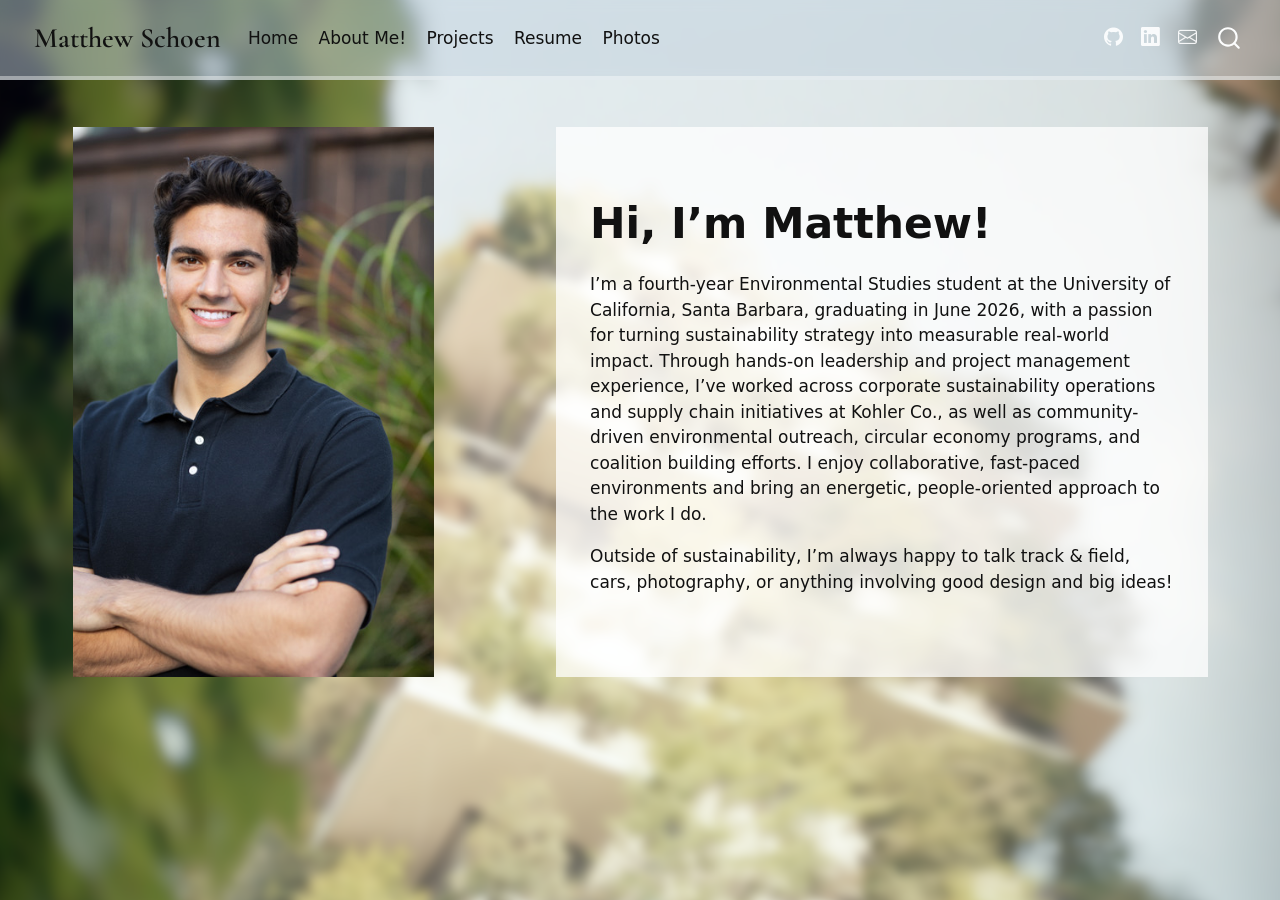
==== docs/index.html @ f335e032 "Redid landing page, updated navbar" ====
<!DOCTYPE html>
<html xmlns="http://www.w3.org/1999/xhtml" lang="en" xml:lang="en"><head>

<meta charset="utf-8">
<meta name="generator" content="quarto-1.8.25">

<meta name="viewport" content="width=device-width, initial-scale=1.0, user-scalable=yes">


<title>Matthew Schoen</title>
<style>
code{white-space: pre-wrap;}
span.smallcaps{font-variant: small-caps;}
div.columns{display: flex; gap: min(4vw, 1.5em);}
div.column{flex: auto; overflow-x: auto;}
div.hanging-indent{margin-left: 1.5em; text-indent: -1.5em;}
ul.task-list{list-style: none;}
ul.task-list li input[type="checkbox"] {
  width: 0.8em;
  margin: 0 0.8em 0.2em -1em; /* quarto-specific, see https://github.com/quarto-dev/quarto-cli/issues/4556 */ 
  vertical-align: middle;
}
</style>


<script src="site_libs/quarto-nav/quarto-nav.js"></script>
<script src="site_libs/quarto-nav/headroom.min.js"></script>
<script src="site_libs/clipboard/clipboard.min.js"></script>
<script src="site_libs/quarto-search/autocomplete.umd.js"></script>
<script src="site_libs/quarto-search/fuse.min.js"></script>
<script src="site_libs/quarto-search/quarto-search.js"></script>
<meta name="quarto:offset" content="./">
<script src="site_libs/quarto-html/quarto.js" type="module"></script>
<script src="site_libs/quarto-html/tabsets/tabsets.js" type="module"></script>
<script src="site_libs/quarto-html/axe/axe-check.js" type="module"></script>
<script src="site_libs/quarto-html/popper.min.js"></script>
<script src="site_libs/quarto-html/tippy.umd.min.js"></script>
<script src="site_libs/quarto-html/anchor.min.js"></script>
<link href="site_libs/quarto-html/tippy.css" rel="stylesheet">
<link href="site_libs/quarto-html/quarto-syntax-highlighting-7b89279ff1a6dce999919e0e67d4d9ec.css" rel="stylesheet" id="quarto-text-highlighting-styles">
<script src="site_libs/bootstrap/bootstrap.min.js"></script>
<link href="site_libs/bootstrap/bootstrap-icons.css" rel="stylesheet">
<link href="site_libs/bootstrap/bootstrap-468f9eb7f7f642fdddb96fd30d54ede5.min.css" rel="stylesheet" append-hash="true" id="quarto-bootstrap" data-mode="light">
<script id="quarto-search-options" type="application/json">{
  "location": "navbar",
  "copy-button": false,
  "collapse-after": 3,
  "panel-placement": "end",
  "type": "overlay",
  "limit": 50,
  "keyboard-shortcut": [
    "f",
    "/",
    "s"
  ],
  "show-item-context": false,
  "language": {
    "search-no-results-text": "No results",
    "search-matching-documents-text": "matching documents",
    "search-copy-link-title": "Copy link to search",
    "search-hide-matches-text": "Hide additional matches",
    "search-more-match-text": "more match in this document",
    "search-more-matches-text": "more matches in this document",
    "search-clear-button-title": "Clear",
    "search-text-placeholder": "",
    "search-detached-cancel-button-title": "Cancel",
    "search-submit-button-title": "Submit",
    "search-label": "Search"
  }
}</script>


</head>

<body class="nav-fixed default-page quarto-light">

<div id="quarto-search-results"></div>
  <header id="quarto-header" class="headroom fixed-top">
    <nav class="navbar navbar-expand-lg " data-bs-theme="dark">
      <div class="navbar-container container-fluid">
      <div class="navbar-brand-container mx-auto">
    <a href="./index.html" class="navbar-brand navbar-brand-logo">
    </a>
    <a class="navbar-brand" href="./index.html">
    <span class="navbar-title">Matthew Schoen</span>
    </a>
  </div>
            <div id="quarto-search" class="" title="Search"></div>
          <button class="navbar-toggler" type="button" data-bs-toggle="collapse" data-bs-target="#navbarCollapse" aria-controls="navbarCollapse" role="menu" aria-expanded="false" aria-label="Toggle navigation" onclick="if (window.quartoToggleHeadroom) { window.quartoToggleHeadroom(); }">
  <span class="navbar-toggler-icon"></span>
</button>
          <div class="collapse navbar-collapse" id="navbarCollapse">
            <ul class="navbar-nav navbar-nav-scroll me-auto">
  <li class="nav-item">
    <a class="nav-link active" href="./index.html" aria-current="page"> 
<span class="menu-text">Home</span></a>
  </li>  
  <li class="nav-item">
    <a class="nav-link" href="./about.html"> 
<span class="menu-text">About Me!</span></a>
  </li>  
  <li class="nav-item">
    <a class="nav-link" href="./projects.html"> 
<span class="menu-text">Projects</span></a>
  </li>  
  <li class="nav-item">
    <a class="nav-link" href="./resume.html"> 
<span class="menu-text">Resume</span></a>
  </li>  
  <li class="nav-item">
    <a class="nav-link" href="./photos.html"> 
<span class="menu-text">Photos</span></a>
  </li>  
</ul>
            <ul class="navbar-nav navbar-nav-scroll ms-auto">
  <li class="nav-item compact">
    <a class="nav-link" href="https://github.com"> <i class="bi bi-github" role="img">
</i> 
<span class="menu-text"></span></a>
  </li>  
  <li class="nav-item compact">
    <a class="nav-link" href="https://www.linkedin.com/in/matthew-schoen-sustainability/"> <i class="bi bi-linkedin" role="img">
</i> 
<span class="menu-text"></span></a>
  </li>  
  <li class="nav-item compact">
    <a class="nav-link" href="mailto:meschoen76@gmail.com"> <i class="bi bi-envelope" role="img">
</i> 
<span class="menu-text"></span></a>
  </li>  
</ul>
          </div> <!-- /navcollapse -->
            <div class="quarto-navbar-tools">
</div>
      </div> <!-- /container-fluid -->
    </nav>
</header>
<!-- content -->
<div id="quarto-content" class="quarto-container page-columns page-rows-contents page-layout-full page-navbar">
<!-- sidebar -->
<!-- margin-sidebar -->
    
<!-- main -->
<main class="content column-page" id="quarto-document-content"><header id="title-block-header" class="quarto-title-block"></header>




<div class="grid">
<div class="g-col-12 g-col-md-4">
<p><img src="Images/mes_headshot.JPEG" class="img-fluid" style="width:150.0%" alt="Matthew Schoen Headshot"></p>
</div>
<div class="g-col-12 g-col-md-1">

</div>
<div class="g-col-12 g-col-md-7 text-panel-index" style="display:flex; flex-direction:column; justify-content:center;">
<p><span style="font-size:250%;"><strong>Hi, I’m Matthew!</strong></span></p>
<p>I’m a fourth-year Environmental Studies student at the University of California, Santa Barbara, graduating in June 2026, with a passion for turning sustainability strategy into measurable real-world impact. Through hands-on leadership and project management experience, I’ve worked across corporate sustainability operations and supply chain initiatives at Kohler Co., as well as community-driven environmental outreach, circular economy programs, and coalition building efforts. I enjoy collaborative, fast-paced environments and bring an energetic, people-oriented approach to the work I do.</p>
<p>Outside of sustainability, I’m always happy to talk track &amp; field, cars, photography, or anything involving good design and big ideas!</p>
</div>
</div>



</main> <!-- /main -->
<script id="quarto-html-after-body" type="application/javascript">
  window.document.addEventListener("DOMContentLoaded", function (event) {
    const icon = "";
    const anchorJS = new window.AnchorJS();
    anchorJS.options = {
      placement: 'right',
      icon: icon
    };
    anchorJS.add('.anchored');
    const isCodeAnnotation = (el) => {
      for (const clz of el.classList) {
        if (clz.startsWith('code-annotation-')) {                     
          return true;
        }
      }
      return false;
    }
    const onCopySuccess = function(e) {
      // button target
      const button = e.trigger;
      // don't keep focus
      button.blur();
      // flash "checked"
      button.classList.add('code-copy-button-checked');
      var currentTitle = button.getAttribute("title");
      button.setAttribute("title", "Copied!");
      let tooltip;
      if (window.bootstrap) {
        button.setAttribute("data-bs-toggle", "tooltip");
        button.setAttribute("data-bs-placement", "left");
        button.setAttribute("data-bs-title", "Copied!");
        tooltip = new bootstrap.Tooltip(button, 
          { trigger: "manual", 
            customClass: "code-copy-button-tooltip",
            offset: [0, -8]});
        tooltip.show();    
      }
      setTimeout(function() {
        if (tooltip) {
          tooltip.hide();
          button.removeAttribute("data-bs-title");
          button.removeAttribute("data-bs-toggle");
          button.removeAttribute("data-bs-placement");
        }
        button.setAttribute("title", currentTitle);
        button.classList.remove('code-copy-button-checked');
      }, 1000);
      // clear code selection
      e.clearSelection();
    }
    const getTextToCopy = function(trigger) {
      const outerScaffold = trigger.parentElement.cloneNode(true);
      const codeEl = outerScaffold.querySelector('code');
      for (const childEl of codeEl.children) {
        if (isCodeAnnotation(childEl)) {
          childEl.remove();
        }
      }
      return codeEl.innerText;
    }
    const clipboard = new window.ClipboardJS('.code-copy-button:not([data-in-quarto-modal])', {
      text: getTextToCopy
    });
    clipboard.on('success', onCopySuccess);
    if (window.document.getElementById('quarto-embedded-source-code-modal')) {
      const clipboardModal = new window.ClipboardJS('.code-copy-button[data-in-quarto-modal]', {
        text: getTextToCopy,
        container: window.document.getElementById('quarto-embedded-source-code-modal')
      });
      clipboardModal.on('success', onCopySuccess);
    }
      var localhostRegex = new RegExp(/^(?:http|https):\/\/localhost\:?[0-9]*\//);
      var mailtoRegex = new RegExp(/^mailto:/);
        var filterRegex = new RegExp('/' + window.location.host + '/');
      var isInternal = (href) => {
          return filterRegex.test(href) || localhostRegex.test(href) || mailtoRegex.test(href);
      }
      // Inspect non-navigation links and adorn them if external
     var links = window.document.querySelectorAll('a[href]:not(.nav-link):not(.navbar-brand):not(.toc-action):not(.sidebar-link):not(.sidebar-item-toggle):not(.pagination-link):not(.no-external):not([aria-hidden]):not(.dropdown-item):not(.quarto-navigation-tool):not(.about-link)');
      for (var i=0; i<links.length; i++) {
        const link = links[i];
        if (!isInternal(link.href)) {
          // undo the damage that might have been done by quarto-nav.js in the case of
          // links that we want to consider external
          if (link.dataset.originalHref !== undefined) {
            link.href = link.dataset.originalHref;
          }
        }
      }
    function tippyHover(el, contentFn, onTriggerFn, onUntriggerFn) {
      const config = {
        allowHTML: true,
        maxWidth: 500,
        delay: 100,
        arrow: false,
        appendTo: function(el) {
            return el.parentElement;
        },
        interactive: true,
        interactiveBorder: 10,
        theme: 'quarto',
        placement: 'bottom-start',
      };
      if (contentFn) {
        config.content = contentFn;
      }
      if (onTriggerFn) {
        config.onTrigger = onTriggerFn;
      }
      if (onUntriggerFn) {
        config.onUntrigger = onUntriggerFn;
      }
      window.tippy(el, config); 
    }
    const noterefs = window.document.querySelectorAll('a[role="doc-noteref"]');
    for (var i=0; i<noterefs.length; i++) {
      const ref = noterefs[i];
      tippyHover(ref, function() {
        // use id or data attribute instead here
        let href = ref.getAttribute('data-footnote-href') || ref.getAttribute('href');
        try { href = new URL(href).hash; } catch {}
        const id = href.replace(/^#\/?/, "");
        const note = window.document.getElementById(id);
        if (note) {
          return note.innerHTML;
        } else {
          return "";
        }
      });
    }
    const xrefs = window.document.querySelectorAll('a.quarto-xref');
    const processXRef = (id, note) => {
      // Strip column container classes
      const stripColumnClz = (el) => {
        el.classList.remove("page-full", "page-columns");
        if (el.children) {
          for (const child of el.children) {
            stripColumnClz(child);
          }
        }
      }
      stripColumnClz(note)
      if (id === null || id.startsWith('sec-')) {
        // Special case sections, only their first couple elements
        const container = document.createElement("div");
        if (note.children && note.children.length > 2) {
          container.appendChild(note.children[0].cloneNode(true));
          for (let i = 1; i < note.children.length; i++) {
            const child = note.children[i];
            if (child.tagName === "P" && child.innerText === "") {
              continue;
            } else {
              container.appendChild(child.cloneNode(true));
              break;
            }
          }
          if (window.Quarto?.typesetMath) {
            window.Quarto.typesetMath(container);
          }
          return container.innerHTML
        } else {
          if (window.Quarto?.typesetMath) {
            window.Quarto.typesetMath(note);
          }
          return note.innerHTML;
        }
      } else {
        // Remove any anchor links if they are present
        const anchorLink = note.querySelector('a.anchorjs-link');
        if (anchorLink) {
          anchorLink.remove();
        }
        if (window.Quarto?.typesetMath) {
          window.Quarto.typesetMath(note);
        }
        if (note.classList.contains("callout")) {
          return note.outerHTML;
        } else {
          return note.innerHTML;
        }
      }
    }
    for (var i=0; i<xrefs.length; i++) {
      const xref = xrefs[i];
      tippyHover(xref, undefined, function(instance) {
        instance.disable();
        let url = xref.getAttribute('href');
        let hash = undefined; 
        if (url.startsWith('#')) {
          hash = url;
        } else {
          try { hash = new URL(url).hash; } catch {}
        }
        if (hash) {
          const id = hash.replace(/^#\/?/, "");
          const note = window.document.getElementById(id);
          if (note !== null) {
            try {
              const html = processXRef(id, note.cloneNode(true));
              instance.setContent(html);
            } finally {
              instance.enable();
              instance.show();
            }
          } else {
            // See if we can fetch this
            fetch(url.split('#')[0])
            .then(res => res.text())
            .then(html => {
              const parser = new DOMParser();
              const htmlDoc = parser.parseFromString(html, "text/html");
              const note = htmlDoc.getElementById(id);
              if (note !== null) {
                const html = processXRef(id, note);
                instance.setContent(html);
              } 
            }).finally(() => {
              instance.enable();
              instance.show();
            });
          }
        } else {
          // See if we can fetch a full url (with no hash to target)
          // This is a special case and we should probably do some content thinning / targeting
          fetch(url)
          .then(res => res.text())
          .then(html => {
            const parser = new DOMParser();
            const htmlDoc = parser.parseFromString(html, "text/html");
            const note = htmlDoc.querySelector('main.content');
            if (note !== null) {
              // This should only happen for chapter cross references
              // (since there is no id in the URL)
              // remove the first header
              if (note.children.length > 0 && note.children[0].tagName === "HEADER") {
                note.children[0].remove();
              }
              const html = processXRef(null, note);
              instance.setContent(html);
            } 
          }).finally(() => {
            instance.enable();
            instance.show();
          });
        }
      }, function(instance) {
      });
    }
        let selectedAnnoteEl;
        const selectorForAnnotation = ( cell, annotation) => {
          let cellAttr = 'data-code-cell="' + cell + '"';
          let lineAttr = 'data-code-annotation="' +  annotation + '"';
          const selector = 'span[' + cellAttr + '][' + lineAttr + ']';
          return selector;
        }
        const selectCodeLines = (annoteEl) => {
          const doc = window.document;
          const targetCell = annoteEl.getAttribute("data-target-cell");
          const targetAnnotation = annoteEl.getAttribute("data-target-annotation");
          const annoteSpan = window.document.querySelector(selectorForAnnotation(targetCell, targetAnnotation));
          const lines = annoteSpan.getAttribute("data-code-lines").split(",");
          const lineIds = lines.map((line) => {
            return targetCell + "-" + line;
          })
          let top = null;
          let height = null;
          let parent = null;
          if (lineIds.length > 0) {
              //compute the position of the single el (top and bottom and make a div)
              const el = window.document.getElementById(lineIds[0]);
              top = el.offsetTop;
              height = el.offsetHeight;
              parent = el.parentElement.parentElement;
            if (lineIds.length > 1) {
              const lastEl = window.document.getElementById(lineIds[lineIds.length - 1]);
              const bottom = lastEl.offsetTop + lastEl.offsetHeight;
              height = bottom - top;
            }
            if (top !== null && height !== null && parent !== null) {
              // cook up a div (if necessary) and position it 
              let div = window.document.getElementById("code-annotation-line-highlight");
              if (div === null) {
                div = window.document.createElement("div");
                div.setAttribute("id", "code-annotation-line-highlight");
                div.style.position = 'absolute';
                parent.appendChild(div);
              }
              div.style.top = top - 2 + "px";
              div.style.height = height + 4 + "px";
              div.style.left = 0;
              let gutterDiv = window.document.getElementById("code-annotation-line-highlight-gutter");
              if (gutterDiv === null) {
                gutterDiv = window.document.createElement("div");
                gutterDiv.setAttribute("id", "code-annotation-line-highlight-gutter");
                gutterDiv.style.position = 'absolute';
                const codeCell = window.document.getElementById(targetCell);
                const gutter = codeCell.querySelector('.code-annotation-gutter');
                gutter.appendChild(gutterDiv);
              }
              gutterDiv.style.top = top - 2 + "px";
              gutterDiv.style.height = height + 4 + "px";
            }
            selectedAnnoteEl = annoteEl;
          }
        };
        const unselectCodeLines = () => {
          const elementsIds = ["code-annotation-line-highlight", "code-annotation-line-highlight-gutter"];
          elementsIds.forEach((elId) => {
            const div = window.document.getElementById(elId);
            if (div) {
              div.remove();
            }
          });
          selectedAnnoteEl = undefined;
        };
          // Handle positioning of the toggle
      window.addEventListener(
        "resize",
        throttle(() => {
          elRect = undefined;
          if (selectedAnnoteEl) {
            selectCodeLines(selectedAnnoteEl);
          }
        }, 10)
      );
      function throttle(fn, ms) {
      let throttle = false;
      let timer;
        return (...args) => {
          if(!throttle) { // first call gets through
              fn.apply(this, args);
              throttle = true;
          } else { // all the others get throttled
              if(timer) clearTimeout(timer); // cancel #2
              timer = setTimeout(() => {
                fn.apply(this, args);
                timer = throttle = false;
              }, ms);
          }
        };
      }
        // Attach click handler to the DT
        const annoteDls = window.document.querySelectorAll('dt[data-target-cell]');
        for (const annoteDlNode of annoteDls) {
          annoteDlNode.addEventListener('click', (event) => {
            const clickedEl = event.target;
            if (clickedEl !== selectedAnnoteEl) {
              unselectCodeLines();
              const activeEl = window.document.querySelector('dt[data-target-cell].code-annotation-active');
              if (activeEl) {
                activeEl.classList.remove('code-annotation-active');
              }
              selectCodeLines(clickedEl);
              clickedEl.classList.add('code-annotation-active');
            } else {
              // Unselect the line
              unselectCodeLines();
              clickedEl.classList.remove('code-annotation-active');
            }
          });
        }
    const findCites = (el) => {
      const parentEl = el.parentElement;
      if (parentEl) {
        const cites = parentEl.dataset.cites;
        if (cites) {
          return {
            el,
            cites: cites.split(' ')
          };
        } else {
          return findCites(el.parentElement)
        }
      } else {
        return undefined;
      }
    };
    var bibliorefs = window.document.querySelectorAll('a[role="doc-biblioref"]');
    for (var i=0; i<bibliorefs.length; i++) {
      const ref = bibliorefs[i];
      const citeInfo = findCites(ref);
      if (citeInfo) {
        tippyHover(citeInfo.el, function() {
          var popup = window.document.createElement('div');
          citeInfo.cites.forEach(function(cite) {
            var citeDiv = window.document.createElement('div');
            citeDiv.classList.add('hanging-indent');
            citeDiv.classList.add('csl-entry');
            var biblioDiv = window.document.getElementById('ref-' + cite);
            if (biblioDiv) {
              citeDiv.innerHTML = biblioDiv.innerHTML;
            }
            popup.appendChild(citeDiv);
          });
          return popup.innerHTML;
        });
      }
    }
  });
  </script>
</div> <!-- /content -->




</body></html>
---- docs/site_libs/quarto-html/tippy.css ----
.tippy-box[data-animation=fade][data-state=hidden]{opacity:0}[data-tippy-root]{max-width:calc(100vw - 10px)}.tippy-box{position:relative;background-color:#333;color:#fff;border-radius:4px;font-size:14px;line-height:1.4;white-space:normal;outline:0;transition-property:transform,visibility,opacity}.tippy-box[data-placement^=top]>.tippy-arrow{bottom:0}.tippy-box[data-placement^=top]>.tippy-arrow:before{bottom:-7px;left:0;border-width:8px 8px 0;border-top-color:initial;transform-origin:center top}.tippy-box[data-placement^=bottom]>.tippy-arrow{top:0}.tippy-box[data-placement^=bottom]>.tippy-arrow:before{top:-7px;left:0;border-width:0 8px 8px;border-bottom-color:initial;transform-origin:center bottom}.tippy-box[data-placement^=left]>.tippy-arrow{right:0}.tippy-box[data-placement^=left]>.tippy-arrow:before{border-width:8px 0 8px 8px;border-left-color:initial;right:-7px;transform-origin:center left}.tippy-box[data-placement^=right]>.tippy-arrow{left:0}.tippy-box[data-placement^=right]>.tippy-arrow:before{left:-7px;border-width:8px 8px 8px 0;border-right-color:initial;transform-origin:center right}.tippy-box[data-inertia][data-state=visible]{transition-timing-function:cubic-bezier(.54,1.5,.38,1.11)}.tippy-arrow{width:16px;height:16px;color:#333}.tippy-arrow:before{content:"";position:absolute;border-color:transparent;border-style:solid}.tippy-content{position:relative;padding:5px 9px;z-index:1}
---- docs/site_libs/quarto-html/quarto-syntax-highlighting-7b89279ff1a6dce999919e0e67d4d9ec.css ----
/* quarto syntax highlight colors */
:root {
  --quarto-hl-ot-color: #003B4F;
  --quarto-hl-at-color: #657422;
  --quarto-hl-ss-color: #20794D;
  --quarto-hl-an-color: #5E5E5E;
  --quarto-hl-fu-color: #4758AB;
  --quarto-hl-st-color: #20794D;
  --quarto-hl-cf-color: #003B4F;
  --quarto-hl-op-color: #5E5E5E;
  --quarto-hl-er-color: #AD0000;
  --quarto-hl-bn-color: #AD0000;
  --quarto-hl-al-color: #AD0000;
  --quarto-hl-va-color: #111111;
  --quarto-hl-bu-color: inherit;
  --quarto-hl-ex-color: inherit;
  --quarto-hl-pp-color: #AD0000;
  --quarto-hl-in-color: #5E5E5E;
  --quarto-hl-vs-color: #20794D;
  --quarto-hl-wa-color: #5E5E5E;
  --quarto-hl-do-color: #5E5E5E;
  --quarto-hl-im-color: #00769E;
  --quarto-hl-ch-color: #20794D;
  --quarto-hl-dt-color: #AD0000;
  --quarto-hl-fl-color: #AD0000;
  --quarto-hl-co-color: #5E5E5E;
  --quarto-hl-cv-color: #5E5E5E;
  --quarto-hl-cn-color: #8f5902;
  --quarto-hl-sc-color: #5E5E5E;
  --quarto-hl-dv-color: #AD0000;
  --quarto-hl-kw-color: #003B4F;
}

/* other quarto variables */
:root {
  --quarto-font-monospace: SFMono-Regular, Menlo, Monaco, Consolas, "Liberation Mono", "Courier New", monospace;
}

/* syntax highlight based on Pandoc's rules */
pre > code.sourceCode > span {
  color: #003B4F;
}

code.sourceCode > span {
  color: #003B4F;
}

div.sourceCode,
div.sourceCode pre.sourceCode {
  color: #003B4F;
}

/* Normal */
code span {
  color: #003B4F;
}

/* Alert */
code span.al {
  color: #AD0000;
  font-style: inherit;
}

/* Annotation */
code span.an {
  color: #5E5E5E;
  font-style: inherit;
}

/* Attribute */
code span.at {
  color: #657422;
  font-style: inherit;
}

/* BaseN */
code span.bn {
  color: #AD0000;
  font-style: inherit;
}

/* BuiltIn */
code span.bu {
  font-style: inherit;
}

/* ControlFlow */
code span.cf {
  color: #003B4F;
  font-weight: bold;
  font-style: inherit;
}

/* Char */
code span.ch {
  color: #20794D;
  font-style: inherit;
}

/* Constant */
code span.cn {
  color: #8f5902;
  font-style: inherit;
}

/* Comment */
code span.co {
  color: #5E5E5E;
  font-style: inherit;
}

/* CommentVar */
code span.cv {
  color: #5E5E5E;
  font-style: italic;
}

/* Documentation */
code span.do {
  color: #5E5E5E;
  font-style: italic;
}

/* DataType */
code span.dt {
  color: #AD0000;
  font-style: inherit;
}

/* DecVal */
code span.dv {
  color: #AD0000;
  font-style: inherit;
}

/* Error */
code span.er {
  color: #AD0000;
  font-style: inherit;
}

/* Extension */
code span.ex {
  font-style: inherit;
}

/* Float */
code span.fl {
  color: #AD0000;
  font-style: inherit;
}

/* Function */
code span.fu {
  color: #4758AB;
  font-style: inherit;
}

/* Import */
code span.im {
  color: #00769E;
  font-style: inherit;
}

/* Information */
code span.in {
  color: #5E5E5E;
  font-style: inherit;
}

/* Keyword */
code span.kw {
  color: #003B4F;
  font-weight: bold;
  font-style: inherit;
}

/* Operator */
code span.op {
  color: #5E5E5E;
  font-style: inherit;
}

/* Other */
code span.ot {
  color: #003B4F;
  font-style: inherit;
}

/* Preprocessor */
code span.pp {
  color: #AD0000;
  font-style: inherit;
}

/* SpecialChar */
code span.sc {
  color: #5E5E5E;
  font-style: inherit;
}

/* SpecialString */
code span.ss {
  color: #20794D;
  font-style: inherit;
}

/* String */
code span.st {
  color: #20794D;
  font-style: inherit;
}

/* Variable */
code span.va {
  color: #111111;
  font-style: inherit;
}

/* VerbatimString */
code span.vs {
  color: #20794D;
  font-style: inherit;
}

/* Warning */
code span.wa {
  color: #5E5E5E;
  font-style: italic;
}

.prevent-inlining {
  content: "</";
}

/*# sourceMappingURL=3944bc705cfaf4c80e56f77c5205168a.css.map */
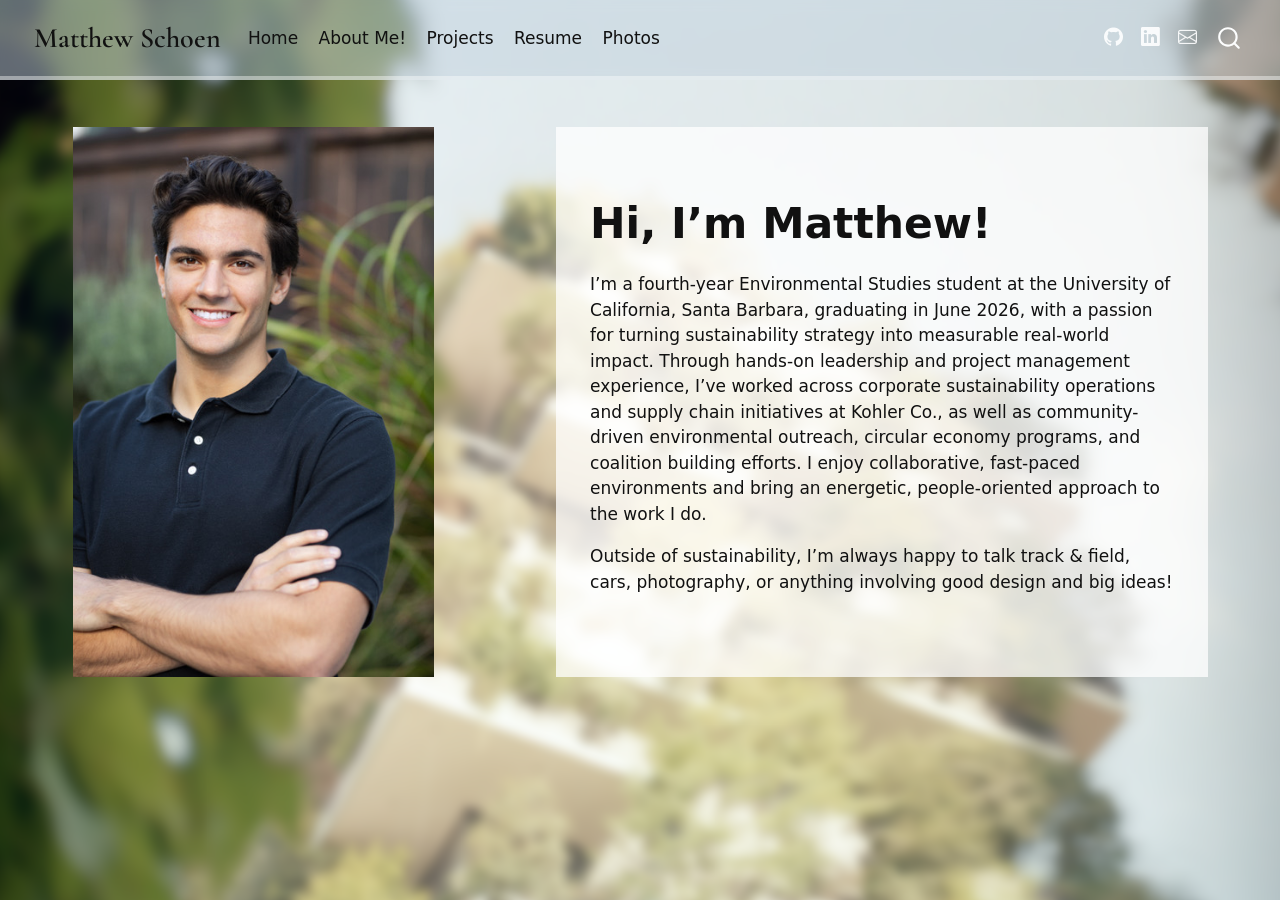
==== commit 0b9ed656: "Creating projects page and updating aspect ratio of cover photo" ====
--- a/docs/index.html
+++ b/docs/index.html
@@ -40,7 +40,7 @@
 <link href="site_libs/quarto-html/quarto-syntax-highlighting-7b89279ff1a6dce999919e0e67d4d9ec.css" rel="stylesheet" id="quarto-text-highlighting-styles">
 <script src="site_libs/bootstrap/bootstrap.min.js"></script>
 <link href="site_libs/bootstrap/bootstrap-icons.css" rel="stylesheet">
-<link href="site_libs/bootstrap/bootstrap-468f9eb7f7f642fdddb96fd30d54ede5.min.css" rel="stylesheet" append-hash="true" id="quarto-bootstrap" data-mode="light">
+<link href="site_libs/bootstrap/bootstrap-9104cc928333b8b115f5d2861d7af69f.min.css" rel="stylesheet" append-hash="true" id="quarto-bootstrap" data-mode="light">
 <script id="quarto-search-options" type="application/json">{
   "location": "navbar",
   "copy-button": false,
@@ -148,7 +148,7 @@
 
 <div class="grid">
 <div class="g-col-12 g-col-md-4">
-<p><img src="Images/mes_headshot.JPEG" class="img-fluid" style="width:150.0%" alt="Matthew Schoen Headshot"></p>
+<p><img src="Images/mes_headshot.JPEG" class="profile-image img-fluid" alt="Matthew Schoen Headshot"></p>
 </div>
 <div class="g-col-12 g-col-md-1">
 
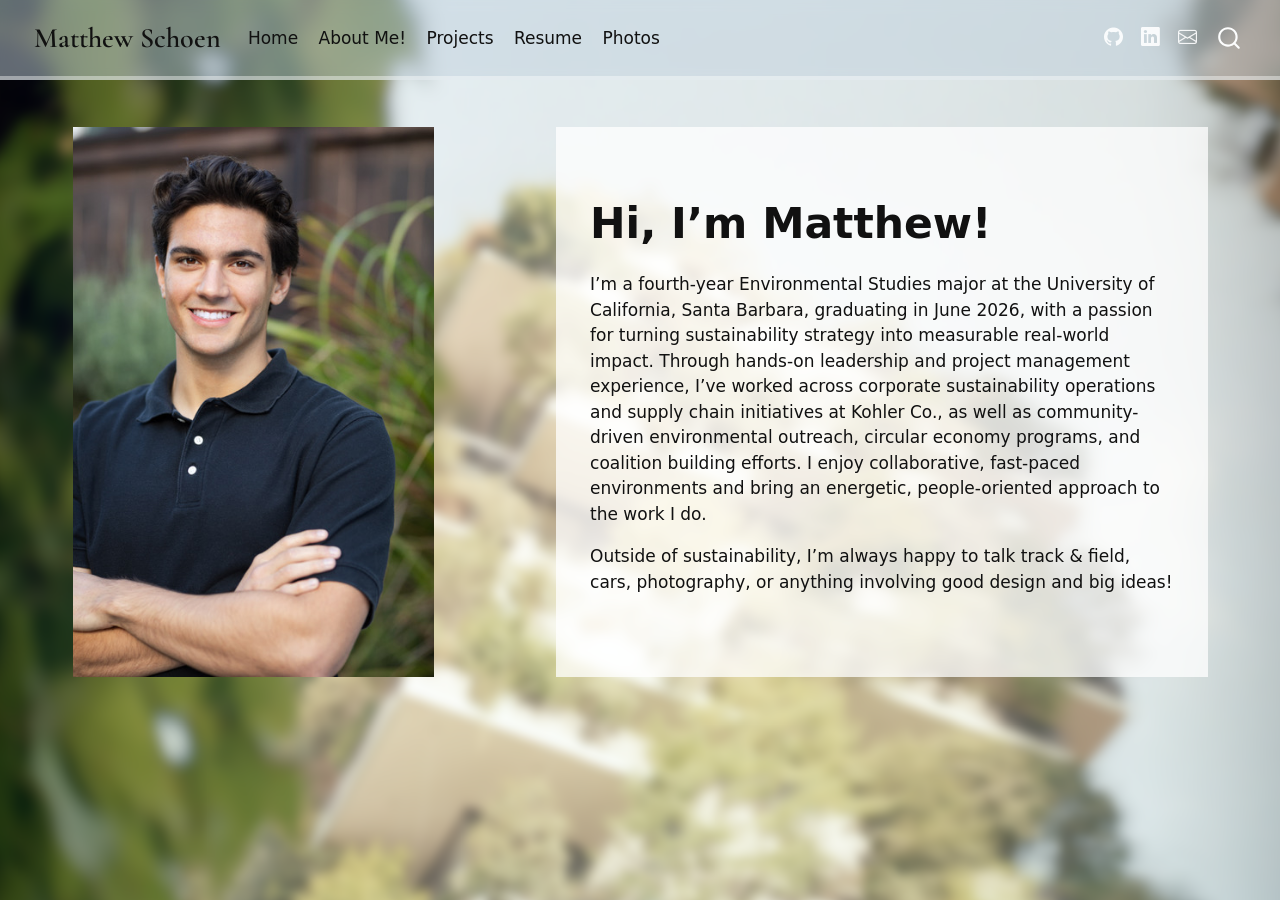
==== commit cdbb7f4e: "Updating small formatting issues" ====
--- a/docs/index.html
+++ b/docs/index.html
@@ -40,7 +40,7 @@
 <link href="site_libs/quarto-html/quarto-syntax-highlighting-7b89279ff1a6dce999919e0e67d4d9ec.css" rel="stylesheet" id="quarto-text-highlighting-styles">
 <script src="site_libs/bootstrap/bootstrap.min.js"></script>
 <link href="site_libs/bootstrap/bootstrap-icons.css" rel="stylesheet">
-<link href="site_libs/bootstrap/bootstrap-9104cc928333b8b115f5d2861d7af69f.min.css" rel="stylesheet" append-hash="true" id="quarto-bootstrap" data-mode="light">
+<link href="site_libs/bootstrap/bootstrap-c75fc44c07520671b77b586773b6f234.min.css" rel="stylesheet" append-hash="true" id="quarto-bootstrap" data-mode="light">
 <script id="quarto-search-options" type="application/json">{
   "location": "navbar",
   "copy-button": false,
@@ -114,7 +114,7 @@
 </ul>
             <ul class="navbar-nav navbar-nav-scroll ms-auto">
   <li class="nav-item compact">
-    <a class="nav-link" href="https://github.com"> <i class="bi bi-github" role="img">
+    <a class="nav-link" href="https://github.com/meschoen76"> <i class="bi bi-github" role="img">
 </i> 
 <span class="menu-text"></span></a>
   </li>  
@@ -155,7 +155,7 @@
 </div>
 <div class="g-col-12 g-col-md-7 text-panel-index" style="display:flex; flex-direction:column; justify-content:center;">
 <p><span style="font-size:250%;"><strong>Hi, I’m Matthew!</strong></span></p>
-<p>I’m a fourth-year Environmental Studies student at the University of California, Santa Barbara, graduating in June 2026, with a passion for turning sustainability strategy into measurable real-world impact. Through hands-on leadership and project management experience, I’ve worked across corporate sustainability operations and supply chain initiatives at Kohler Co., as well as community-driven environmental outreach, circular economy programs, and coalition building efforts. I enjoy collaborative, fast-paced environments and bring an energetic, people-oriented approach to the work I do.</p>
+<p>I’m a fourth-year Environmental Studies major at the University of California, Santa Barbara, graduating in June 2026, with a passion for turning sustainability strategy into measurable real-world impact. Through hands-on leadership and project management experience, I’ve worked across corporate sustainability operations and supply chain initiatives at Kohler Co., as well as community-driven environmental outreach, circular economy programs, and coalition building efforts. I enjoy collaborative, fast-paced environments and bring an energetic, people-oriented approach to the work I do.</p>
 <p>Outside of sustainability, I’m always happy to talk track &amp; field, cars, photography, or anything involving good design and big ideas!</p>
 </div>
 </div>
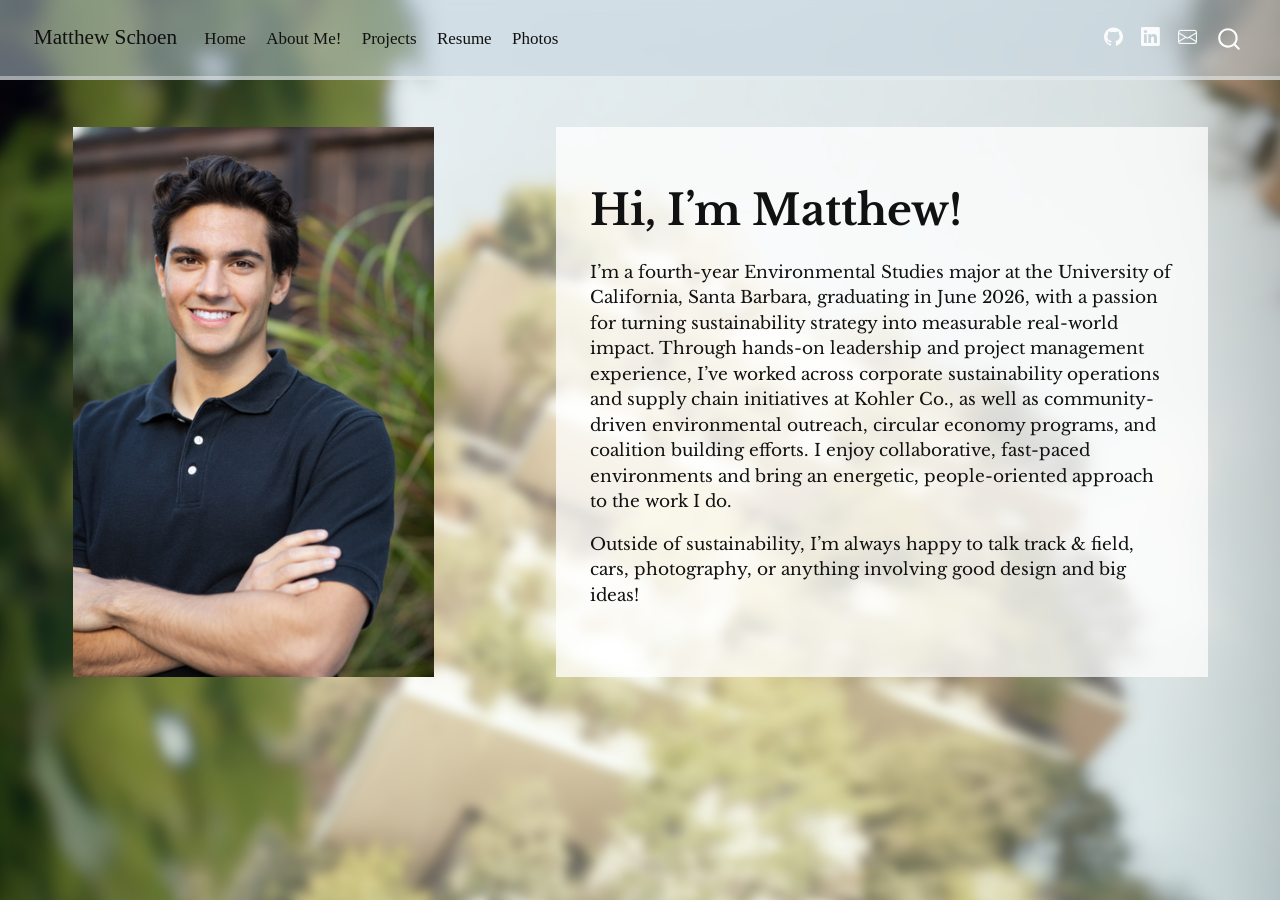
==== commit c65b8564: "Final edits, font changes" ====
--- a/docs/index.html
+++ b/docs/index.html
@@ -40,7 +40,7 @@
 <link href="site_libs/quarto-html/quarto-syntax-highlighting-7b89279ff1a6dce999919e0e67d4d9ec.css" rel="stylesheet" id="quarto-text-highlighting-styles">
 <script src="site_libs/bootstrap/bootstrap.min.js"></script>
 <link href="site_libs/bootstrap/bootstrap-icons.css" rel="stylesheet">
-<link href="site_libs/bootstrap/bootstrap-c75fc44c07520671b77b586773b6f234.min.css" rel="stylesheet" append-hash="true" id="quarto-bootstrap" data-mode="light">
+<link href="site_libs/bootstrap/bootstrap-ee5696a07194bc2ae68a4d3c71f59966.min.css" rel="stylesheet" append-hash="true" id="quarto-bootstrap" data-mode="light">
 <script id="quarto-search-options" type="application/json">{
   "location": "navbar",
   "copy-button": false,
